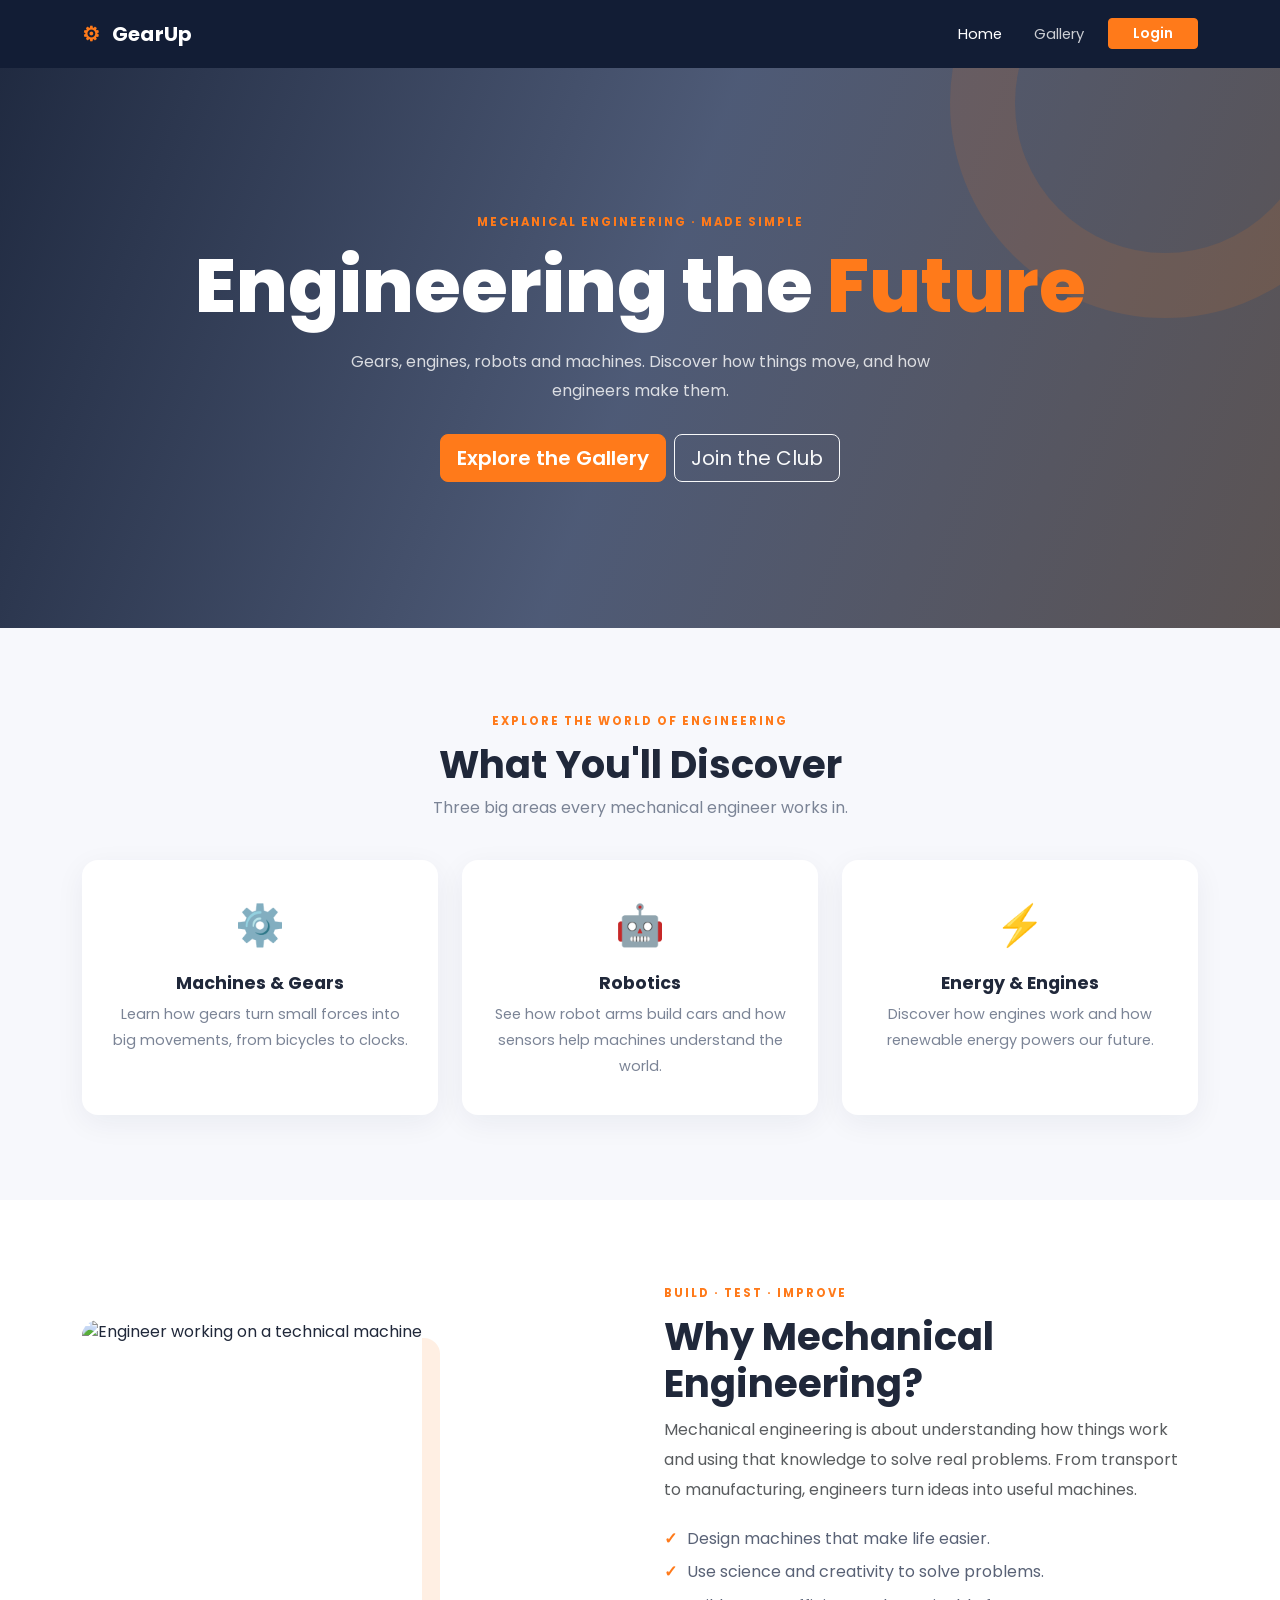
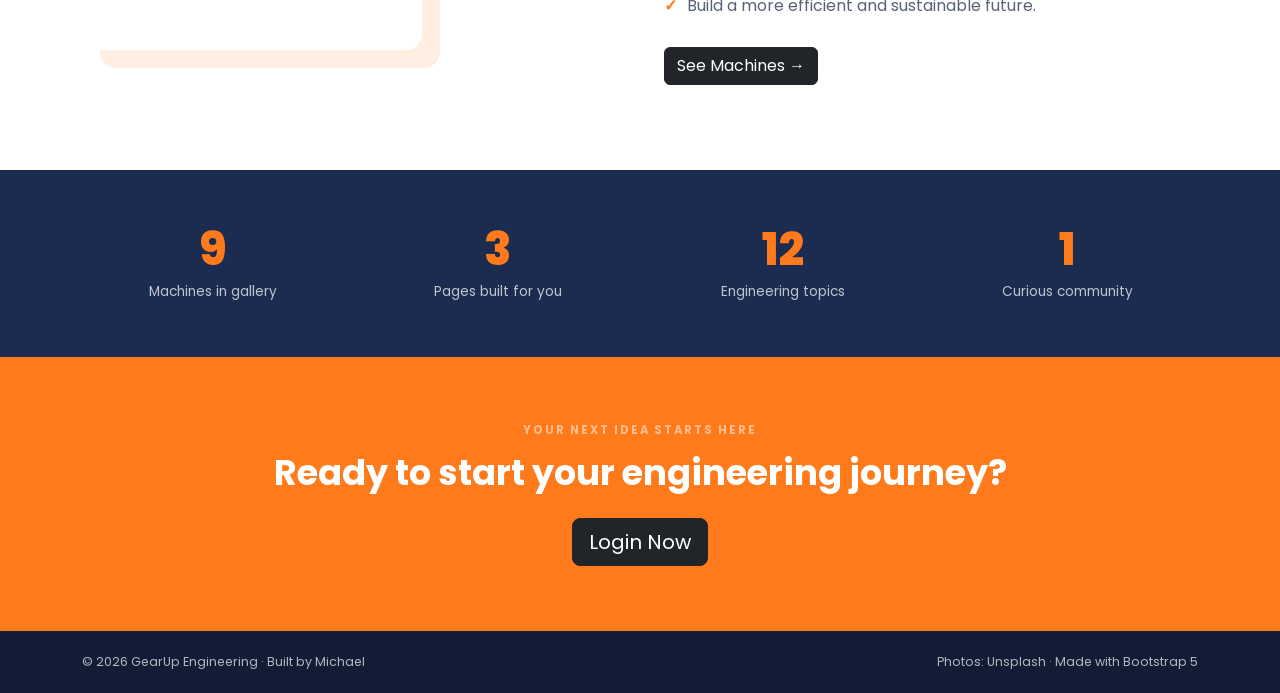
==== index.html @ 58ce77cd "add index.html style.css login.html README.md gallery.html images" ====
<!doctype html>
<html lang="en">
<head>
  <meta charset="utf-8">
  <meta name="viewport" content="width=device-width, initial-scale=1">
  <title>GearUp Engineering | Home</title>
  <!-- Bootstrap 5 -->
  <link href="https://cdn.jsdelivr.net/npm/bootstrap@5.3.3/dist/css/bootstrap.min.css" rel="stylesheet">
  <!-- Poppins font -->
  <link rel="preconnect" href="https://fonts.googleapis.com">
  <link rel="preconnect" href="https://fonts.gstatic.com" crossorigin>
  <link href="https://fonts.googleapis.com/css2?family=Poppins:wght@300;400;500;600;700;800&display=swap" rel="stylesheet">
  <!-- Your stylesheet -->
  <link rel="stylesheet" href="style.css">
</head>
<body>
  <!-- Start: Navbar -->
    <nav class="navbar navbar-expand-lg navbar-dark site-navbar sticky-top">
      <div class="container">
        <a class="navbar-brand fw-bold" href="index.html"><span class="brand-mark">⚙</span> GearUp</a>
        <button class="navbar-toggler" type="button" data-bs-toggle="collapse" data-bs-target="#mainNav" aria-controls="mainNav" aria-expanded="false" aria-label="Toggle navigation">
          <span class="navbar-toggler-icon"></span>
        </button>
        <div class="collapse navbar-collapse" id="mainNav">
          <ul class="navbar-nav ms-auto align-items-lg-center gap-lg-3">
            <li class="nav-item"><a class="nav-link active" aria-current="page" href="index.html">Home</a></li>
            <li class="nav-item"><a class="nav-link" href="gallery.html">Gallery</a></li>
            <li class="nav-item"><a class="btn btn-orange btn-sm px-4" href="login.html">Login</a></li>
          </ul>
        </div>
      </div>
  </nav>
  <!-- End: Navbar -->

  <!-- Start: Hero section -->
      <header class="hero">
        <div class="hero-overlay"></div>
        <div class="container hero-content text-center">
          <p class="eyebrow">MECHANICAL ENGINEERING · MADE SIMPLE</p>
          <h1>Engineering the <span>Future</span></h1>
          <p class="hero-copy mx-auto">Gears, engines, robots and machines. Discover how things move, and how engineers make them.</p>
          <div class="d-flex justify-content-center flex-wrap gap-2">
            <a class="btn btn-orange btn-lg" href="gallery.html">Explore the Gallery</a>
            <a class="btn btn-outline-light btn-lg" href="login.html">Join the Club</a>
          </div>
        </div>
      </header>
  <!-- End: Hero section -->
<main>
  <section class="features section-space">
    <div class="container">
      <div class="section-heading text-center">
        <p class="eyebrow">EXPLORE THE WORLD OF ENGINEERING</p>
        <h2>What You'll Discover</h2>
        <p>Three big areas every mechanical engineer works in.</p>
      </div>
      <div class="row g-4 mt-2">
        <div class="col-md-4">
          <article class="feature-card h-100 text-center">
            <div class="feature-icon">⚙️</div>
            <h3>Machines &amp; Gears</h3>
            <p>Learn how gears turn small forces into big movements, from bicycles to clocks.</p>
          </article>
        </div>
        <div class="col-md-4">
          <article class="feature-card h-100 text-center">
            <div class="feature-icon">🤖</div>
            <h3>Robotics</h3>
            <p>See how robot arms build cars and how sensors help machines understand the world.</p>
          </article>
        </div>
        <div class="col-md-4">
          <article class="feature-card h-100 text-center">
            <div class="feature-icon">⚡</div>
            <h3>Energy &amp; Engines</h3>
            <p>Discover how engines work and how renewable energy powers our future.</p>
          </article>
        </div>
      </div>
    </div>
  </section>

  <section class="about-section section-space">
    <div class="container">
      <div class="row align-items-center g-5">
        <div class="col-lg-6">
          <img class="about-image" src="/06_bootstrap/images/blueprint.jpg" alt="Engineer working on a technical machine">
        </div>
        <div class="col-lg-6">
          <p class="eyebrow">BUILD · TEST · IMPROVE</p>
          <h2>Why Mechanical Engineering?</h2>
          <p class="text-muted">Mechanical engineering is about understanding how things work and using that knowledge to solve real problems. From transport to manufacturing, engineers turn ideas into useful machines.</p>
          <ul class="check-list">
            <li>Design machines that make life easier.</li>
            <li>Use science and creativity to solve problems.</li>
            <li>Build a more efficient and sustainable future.</li>
          </ul>
          <a class="btn btn-dark mt-2" href="gallery.html">See Machines <span aria-hidden="true">→</span></a>
        </div>
      </div>
    </div>
  </section>

  <section class="stats-section">
    <div class="container">
      <div class="row text-center g-4">
        <div class="col-6 col-md-3"><div class="stat-number">9</div><p>Machines in gallery</p></div>
        <div class="col-6 col-md-3"><div class="stat-number">3</div><p>Pages built for you</p></div>
        <div class="col-6 col-md-3"><div class="stat-number">12</div><p>Engineering topics</p></div>
        <div class="col-6 col-md-3"><div class="stat-number">1</div><p>Curious community</p></div>
      </div>
    </div>
  </section>

  <section class="cta-section text-center">
    <div class="container">
      <p class="eyebrow text-white-50">YOUR NEXT IDEA STARTS HERE</p>
      <h2>Ready to start your engineering journey?</h2>
      <a class="btn btn-dark btn-lg mt-3" href="login.html">Login Now</a>
    </div>
  </section>
</main>

<footer class="site-footer">
  <div class="container d-flex flex-column flex-md-row justify-content-between gap-2">
    <span>© 2026 GearUp Engineering · Built by Michael</span>
    <span>Photos: Unsplash · Made with Bootstrap 5</span>
  </div>
</footer>
<script src="https://cdn.jsdelivr.net/npm/bootstrap@5.3.3/dist/js/bootstrap.bundle.min.js"></script>
</body>
</html>
---- style.css ----
/* GearUp Engineering — custom styles */
:root {
  --steel: #1c2c50;
  --steel-dark: #121d35;
  --orange: #ff7a1a;
  --cream: #f7f8fc;
  --ink: #20283a;
}
* { box-sizing: border-box; }
body { font-family: "Poppins", sans-serif; color: var(--ink); background: #fff; }
.site-navbar { background: var(--steel-dark); padding: 14px 0; }
.navbar-brand { letter-spacing: .3px; }
.brand-mark { color: var(--orange); margin-right: 7px; }
.nav-link { color: rgba(255,255,255,.78); font-size: .92rem; }
.nav-link:hover, .nav-link.active { color: #fff; }
.btn-orange { background: var(--orange); color: #fff; border: 1px solid var(--orange); font-weight: 600; }
.btn-orange:hover, .btn-orange:focus { background: #e9670c; border-color: #e9670c; color: #fff; }
.eyebrow { color: var(--orange); font-size: .72rem; font-weight: 700; letter-spacing: 2px; margin-bottom: 12px; }
.hero {
  min-height: 560px; position: relative; display: flex; align-items: center;
  color: #fff; overflow: hidden;
  background: linear-gradient(110deg, rgba(18,29,53,.94), rgba(28,44,80,.78), rgba(45,35,35,.78)),
    url("https://images.unsplash.com/photo-1581092921461-eab62e97a780?auto=format&fit=crop&w=1800&q=90") center/cover;
}
.hero::after { content: ""; position: absolute; width: 430px; height: 430px; border: 65px solid rgba(255,122,26,.12); border-radius: 50%; right: -100px; top: -180px; }
.hero-content { position: relative; z-index: 1; padding-top: 70px; padding-bottom: 70px; }
.hero h1 { font-size: clamp(2.5rem, 6vw, 4.7rem); font-weight: 800; line-height: 1.12; }
.hero h1 span, .page-hero h1 span { color: var(--orange); }
.hero-copy { max-width: 620px; color: rgba(255,255,255,.8); line-height: 1.8; margin: 20px auto 28px; }
.section-space { padding: 85px 0; }
.section-heading h2, .about-section h2 { font-size: clamp(1.8rem, 3vw, 2.5rem); font-weight: 700; }
.section-heading > p:last-child { color: #7b8496; }
.features { background: var(--cream); }
.feature-card { background: #fff; padding: 35px 28px; border-radius: 16px; box-shadow: 0 8px 30px rgba(22,35,63,.06); transition: transform .25s ease, box-shadow .25s ease; }
.feature-card:hover { transform: translateY(-8px); box-shadow: 0 16px 35px rgba(22,35,63,.12); }
.feature-icon { font-size: 2.5rem; margin-bottom: 18px; }
.feature-card h3 { font-size: 1.1rem; font-weight: 700; }
.feature-card p { color: #7b8496; font-size: .9rem; line-height: 1.8; margin-bottom: 0; }
.about-image { width: 100%; min-height: 330px; max-height: 410px; object-fit: cover; border-radius: 16px; box-shadow: 18px 18px 0 rgba(255,122,26,.12); }
.about-section p:not(.eyebrow) { line-height: 1.9; }
.check-list { list-style: none; padding-left: 0; color: #596276; line-height: 2.1; }
.check-list li::before { content: "✓"; color: var(--orange); font-weight: 800; margin-right: 10px; }
.stats-section { background: var(--steel); color: #fff; padding: 55px 0; }
.stat-number { color: var(--orange); font-size: 2.8rem; line-height: 1.1; font-weight: 800; }
.stats-section p { color: rgba(255,255,255,.72); margin: 8px 0 0; font-size: .85rem; }
.cta-section { background: var(--orange); color: #fff; padding: 65px 0; }
.cta-section h2 { font-size: clamp(1.5rem, 3vw, 2.2rem); font-weight: 700; }
.site-footer { background: var(--steel-dark); color: rgba(255,255,255,.68); padding: 22px 0; font-size: .78rem; }
.page-hero { background: linear-gradient(120deg, var(--steel-dark), var(--steel)); color: #fff; padding: 75px 0 70px; }
.page-hero h1 { font-size: clamp(2.2rem, 5vw, 3.6rem); font-weight: 800; }
.page-hero p:last-child { max-width: 580px; color: rgba(255,255,255,.72); line-height: 1.8; }
.gallery-section { background: var(--cream); }
.gallery-card { overflow: hidden; background: #fff; border-radius: 13px; box-shadow: 0 7px 25px rgba(22,35,63,.08); transition: transform .25s ease, box-shadow .25s ease; }
.gallery-card:hover { transform: translateY(-5px); box-shadow: 0 14px 32px rgba(22,35,63,.14); }
.gallery-image { height: 220px; overflow: hidden; position: relative; background: #dce2ec; }
.gallery-image img { width: 100%; height: 100%; object-fit: cover; transition: transform .45s ease; }
.gallery-card:hover .gallery-image img { transform: scale(1.08); }
.photo-label { position: absolute; top: 12px; left: 12px; color: #fff; background: rgba(18,29,53,.72); padding: 5px 9px; border-radius: 4px; font-size: .6rem; letter-spacing: 1px; }
.gallery-body { padding: 20px; }
.gallery-body h2 { font-size: 1.12rem; font-weight: 700; margin: 12px 0 7px; }
.gallery-body p { color: #778094; font-size: .85rem; line-height: 1.7; margin: 0; }
.badge-orange { background: #fff0e5; color: #d85b08; }
.badge-blue { background: #e8efff; color: #345da8; }
.badge-green { background: #e6f5ec; color: #23804b; }
.login-page { min-height: 100vh; background: #f2f4f9; }
.login-section { min-height: calc(100vh - 126px); padding: 65px 0; display: flex; align-items: center; background: linear-gradient(rgba(18,29,53,.83), rgba(18,29,53,.83)), url("https://images.unsplash.com/photo-1473341304170-971dccb5ac1e?auto=format&fit=crop&w=1800&q=85") center/cover; }
.login-card { background: #fff; border-radius: 17px; padding: 38px 34px; box-shadow: 0 20px 55px rgba(0,0,0,.24); }
.login-symbol { color: var(--orange); font-size: 2rem; text-align: center; }
.login-card h1 { text-align: center; font-size: 1.65rem; font-weight: 700; }
.form-label { font-size: .82rem; font-weight: 600; }
.form-control { padding: 11px 13px; border-color: #dce1ea; font-size: .9rem; }
.form-control:focus { border-color: var(--orange); box-shadow: 0 0 0 .22rem rgba(255,122,26,.18); }
.text-orange { color: #e9670c; text-decoration: none; }
.text-orange:hover { color: #bd4f00; text-decoration: underline; }
.demo-note { color: #9098a7; font-size: .68rem; }
@media (max-width: 767.98px) {
  .hero { min-height: 520px; }
  .section-space { padding: 62px 0; }
  .about-image { min-height: 250px; }
  .gallery-image { height: 210px; }
  .login-section { padding: 45px 0; }
  .login-card { padding: 30px 24px; }
}
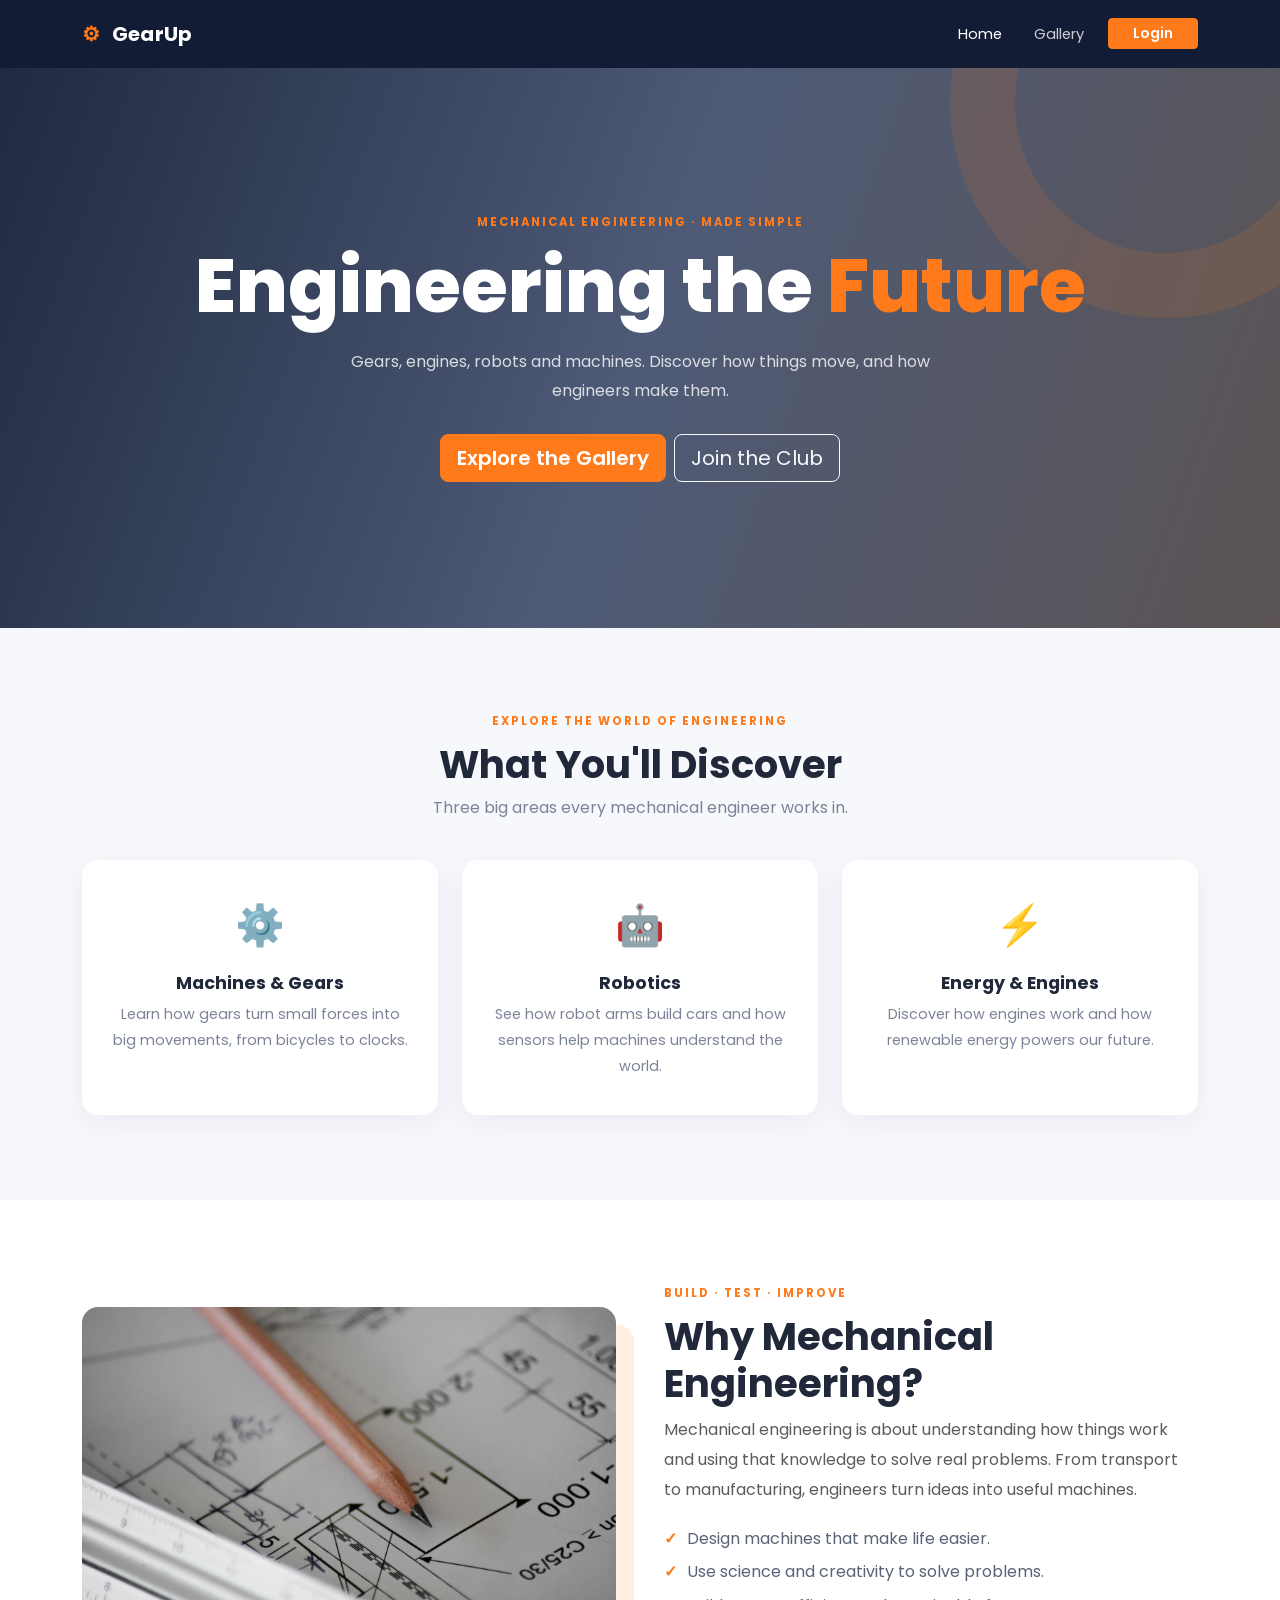
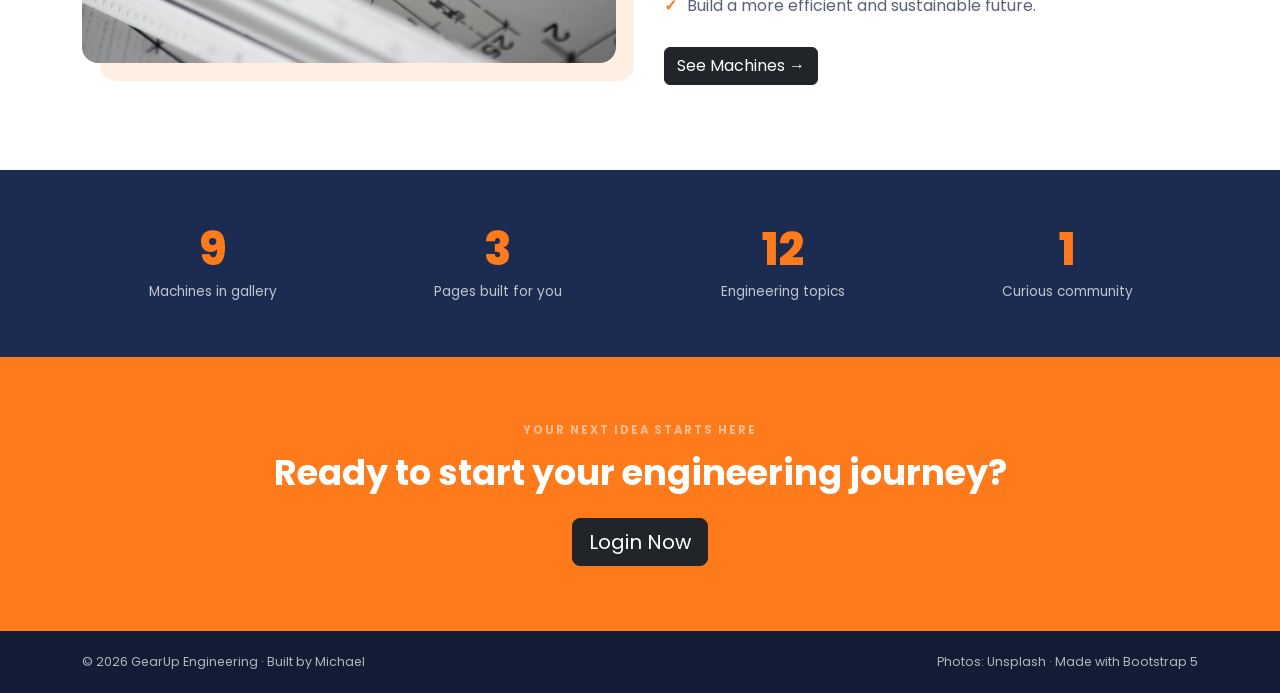
==== commit 5c2fca80: "fix image path and shorter lines" ====
--- a/index.html
+++ b/index.html
@@ -84,7 +84,7 @@
     <div class="container">
       <div class="row align-items-center g-5">
         <div class="col-lg-6">
-          <img class="about-image" src="/06_bootstrap/images/blueprint.jpg" alt="Engineer working on a technical machine">
+          <img class="about-image" src="./images/blueprint.jpg" alt="Engineer working on a technical machine">
         </div>
         <div class="col-lg-6">
           <p class="eyebrow">BUILD · TEST · IMPROVE</p>
@@ -104,10 +104,22 @@
   <section class="stats-section">
     <div class="container">
       <div class="row text-center g-4">
-        <div class="col-6 col-md-3"><div class="stat-number">9</div><p>Machines in gallery</p></div>
-        <div class="col-6 col-md-3"><div class="stat-number">3</div><p>Pages built for you</p></div>
-        <div class="col-6 col-md-3"><div class="stat-number">12</div><p>Engineering topics</p></div>
-        <div class="col-6 col-md-3"><div class="stat-number">1</div><p>Curious community</p></div>
+        <div class="col-6 col-md-3">
+            <div class="stat-number">9</div>
+            <p>Machines in gallery</p>
+        </div>
+        <div class="col-6 col-md-3">
+            <div class="stat-number">3</div>
+            <p>Pages built for you</p>
+        </div>
+        <div class="col-6 col-md-3">
+            <div class="stat-number">12</div>
+            <p>Engineering topics</p>
+        </div>
+        <div class="col-6 col-md-3">
+            <div class="stat-number">1</div>
+            <p>Curious community</p>
+        </div>
       </div>
     </div>
   </section>
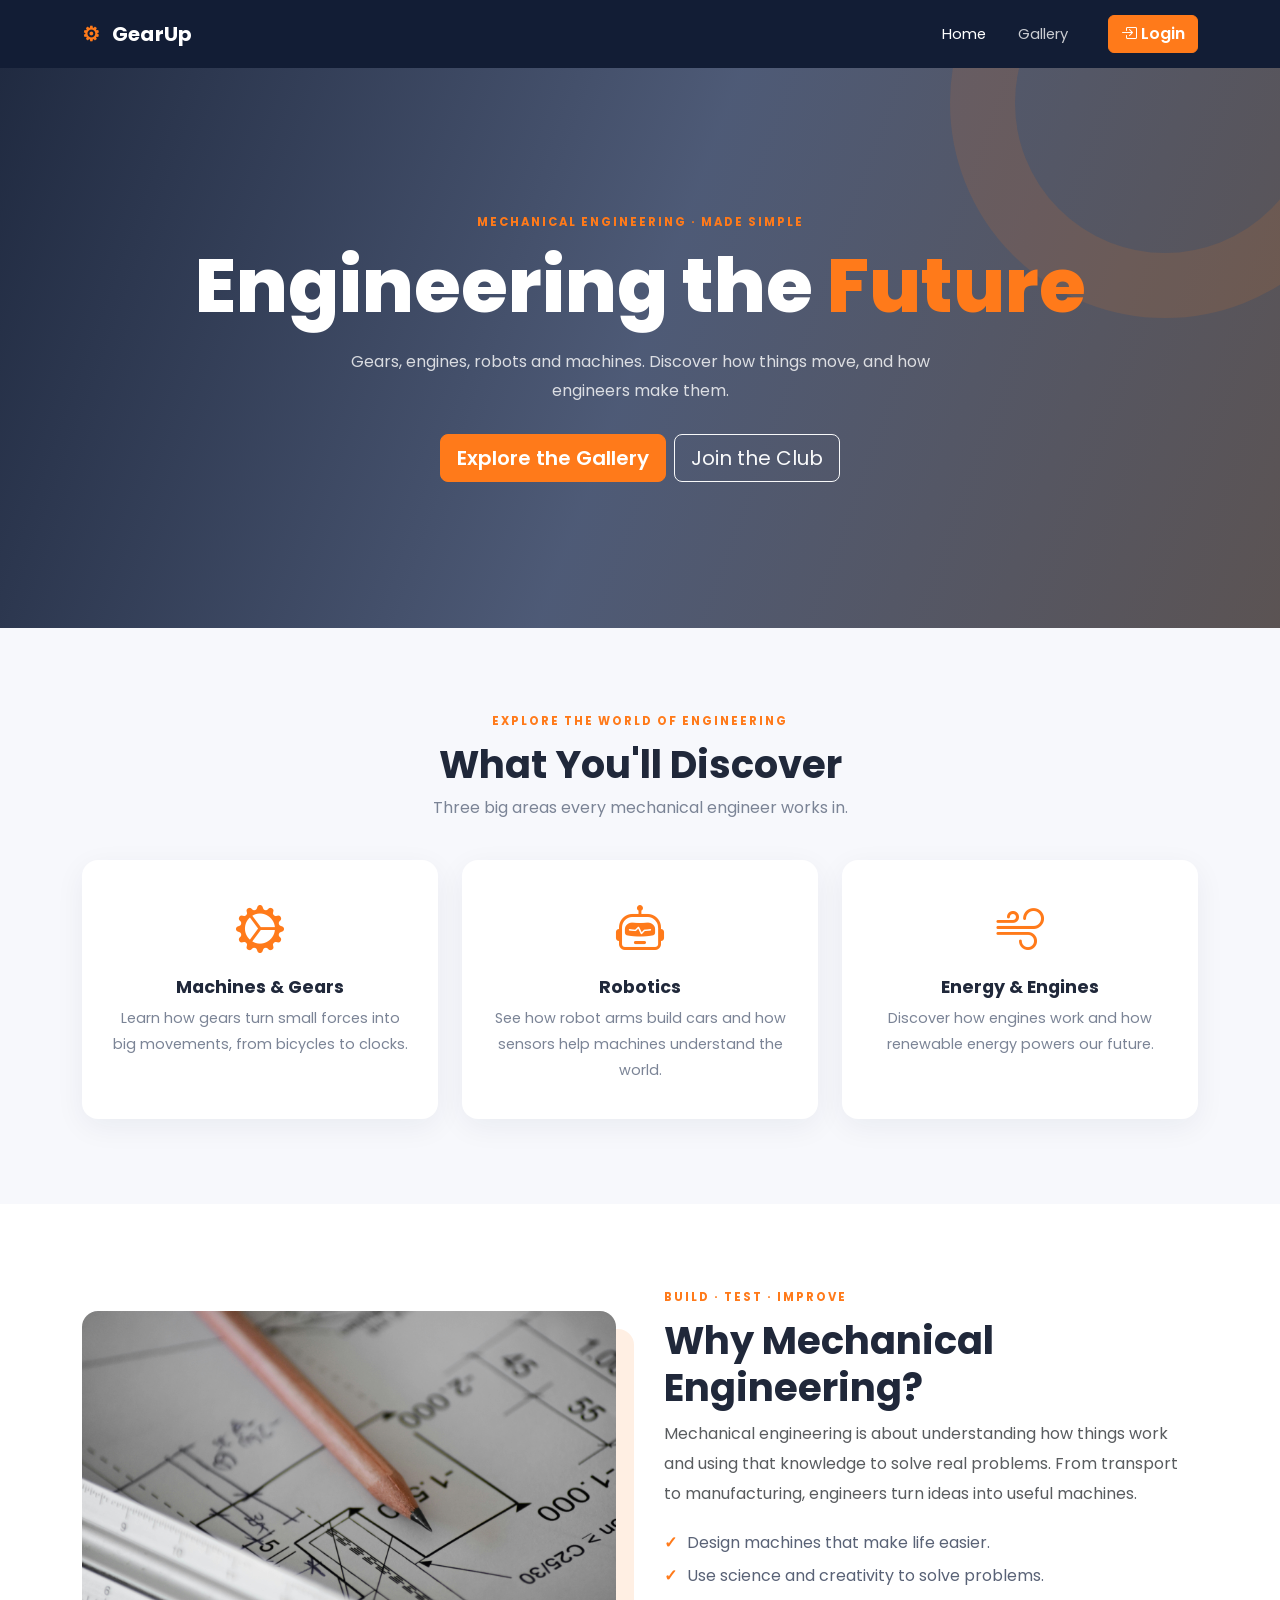
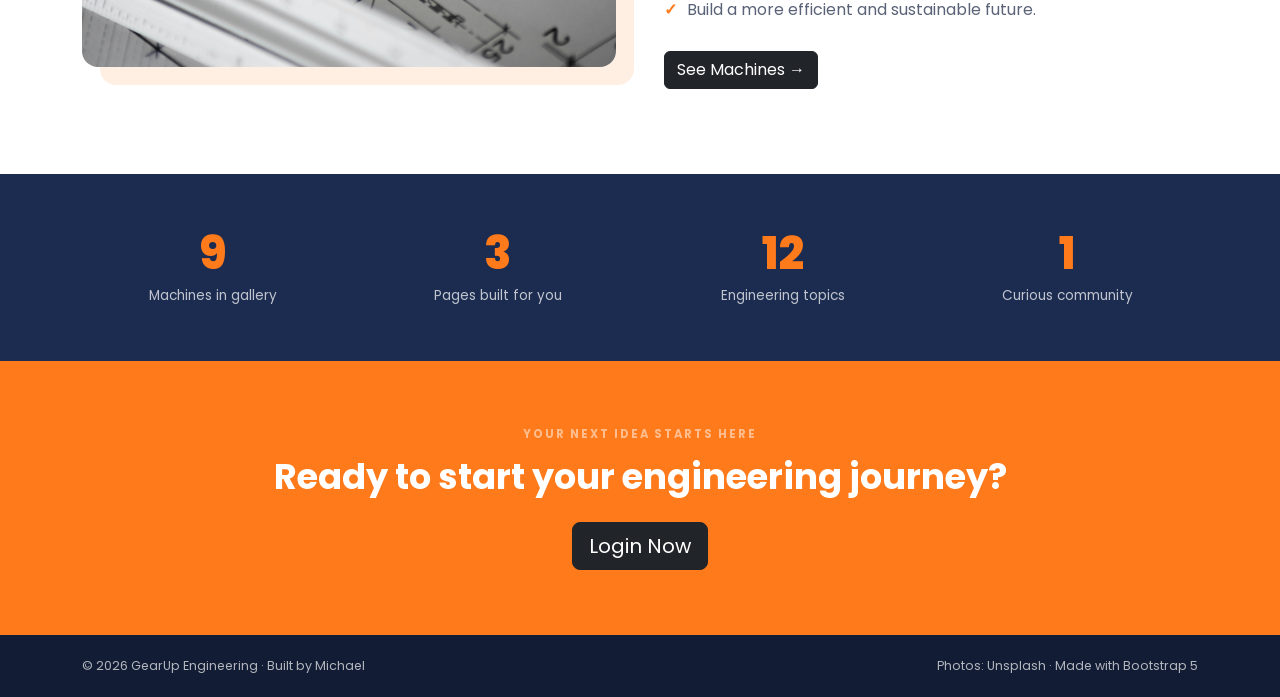
==== commit 7eb153eb: "Add Bootstrap Icons (closes #1)" ====
--- a/index.html
+++ b/index.html
@@ -6,12 +6,15 @@
   <title>GearUp Engineering | Home</title>
   <!-- Bootstrap 5 -->
   <link href="https://cdn.jsdelivr.net/npm/bootstrap@5.3.3/dist/css/bootstrap.min.css" rel="stylesheet">
+  <!-- Bootstrap Icons (new in v1.1.0) -->
+    <link href="https://cdn.jsdelivr.net/npm/bootstrap-icons@1.11.3/font/bootstrap-icons.min.css"
+    rel="stylesheet">
   <!-- Poppins font -->
-  <link rel="preconnect" href="https://fonts.googleapis.com">
-  <link rel="preconnect" href="https://fonts.gstatic.com" crossorigin>
-  <link href="https://fonts.googleapis.com/css2?family=Poppins:wght@300;400;500;600;700;800&display=swap" rel="stylesheet">
+    <link rel="preconnect" href="https://fonts.googleapis.com">
+    <link rel="preconnect" href="https://fonts.gstatic.com" crossorigin>
+    <link href="https://fonts.googleapis.com/css2?family=Poppins:wght@300;400;500;600;700;800&display=swap" rel="stylesheet">
   <!-- Your stylesheet -->
-  <link rel="stylesheet" href="style.css">
+    <link rel="stylesheet" href="style.css">
 </head>
 <body>
   <!-- Start: Navbar -->
@@ -25,7 +28,10 @@
           <ul class="navbar-nav ms-auto align-items-lg-center gap-lg-3">
             <li class="nav-item"><a class="nav-link active" aria-current="page" href="index.html">Home</a></li>
             <li class="nav-item"><a class="nav-link" href="gallery.html">Gallery</a></li>
-            <li class="nav-item"><a class="btn btn-orange btn-sm px-4" href="login.html">Login</a></li>
+            <li class="nav-item">
+              <a class="btn btn-orange ms-lg-3" href="login.html">
+                <i class="bi bi-box-arrow-in-right"></i> Login</a>
+              </li>
           </ul>
         </div>
       </div>
@@ -57,21 +63,21 @@
       <div class="row g-4 mt-2">
         <div class="col-md-4">
           <article class="feature-card h-100 text-center">
-            <div class="feature-icon">⚙️</div>
+            <div class="feature-icon"><i class="bi bi-gear-wide-connected"></i></div>
             <h3>Machines &amp; Gears</h3>
             <p>Learn how gears turn small forces into big movements, from bicycles to clocks.</p>
           </article>
         </div>
         <div class="col-md-4">
           <article class="feature-card h-100 text-center">
-            <div class="feature-icon">🤖</div>
+            <div class="feature-icon"><i class="bi bi-robot"></i></div>
             <h3>Robotics</h3>
             <p>See how robot arms build cars and how sensors help machines understand the world.</p>
           </article>
         </div>
         <div class="col-md-4">
           <article class="feature-card h-100 text-center">
-            <div class="feature-icon">⚡</div>
+            <div class="feature-icon"><i class="bi bi-wind"></i></div>
             <h3>Energy &amp; Engines</h3>
             <p>Discover how engines work and how renewable energy powers our future.</p>
           </article>
--- a/style.css
+++ b/style.css
@@ -22,8 +22,17 @@
   background: linear-gradient(110deg, rgba(18,29,53,.94), rgba(28,44,80,.78), rgba(45,35,35,.78)),
     url("https://images.unsplash.com/photo-1581092921461-eab62e97a780?auto=format&fit=crop&w=1800&q=90") center/cover;
 }
-.hero::after { content: ""; position: absolute; width: 430px; height: 430px; border: 65px solid rgba(255,122,26,.12); border-radius: 50%; right: -100px; top: -180px; }
-.hero-content { position: relative; z-index: 1; padding-top: 70px; padding-bottom: 70px; }
+.hero::after { 
+  content: ""; 
+  position: 
+  absolute; width: 430px; 
+  height: 430px; 
+  border: 65px solid rgba(255,122,26,.12); border-radius: 50%; right: -100px; top: -180px; }
+.hero-content { position: relative; 
+  z-index: 1; 
+  padding-top: 70px; 
+  padding-bottom: 70px; 
+}
 .hero h1 { font-size: clamp(2.5rem, 6vw, 4.7rem); font-weight: 800; line-height: 1.12; }
 .hero h1 span, .page-hero h1 span { color: var(--orange); }
 .hero-copy { max-width: 620px; color: rgba(255,255,255,.8); line-height: 1.8; margin: 20px auto 28px; }
@@ -33,7 +42,11 @@
 .features { background: var(--cream); }
 .feature-card { background: #fff; padding: 35px 28px; border-radius: 16px; box-shadow: 0 8px 30px rgba(22,35,63,.06); transition: transform .25s ease, box-shadow .25s ease; }
 .feature-card:hover { transform: translateY(-8px); box-shadow: 0 16px 35px rgba(22,35,63,.12); }
-.feature-icon { font-size: 2.5rem; margin-bottom: 18px; }
+.feature-icon {  
+  font-size: 3rem;
+  color: var(--orange); 
+  margin-bottom: 10px;
+}
 .feature-card h3 { font-size: 1.1rem; font-weight: 700; }
 .feature-card p { color: #7b8496; font-size: .9rem; line-height: 1.8; margin-bottom: 0; }
 .about-image { width: 100%; min-height: 330px; max-height: 410px; object-fit: cover; border-radius: 16px; box-shadow: 18px 18px 0 rgba(255,122,26,.12); }
@@ -81,3 +94,12 @@
   .login-section { padding: 45px 0; }
   .login-card { padding: 30px 24px; }
 }
+/* ---------- 15. Bootstrap Icons in the footer (v1.1.0) ---------- */
+.social-icons a {
+  color: #c9d1e3;
+  font-size: 1.4rem;
+  margin: 0 8px;
+}
+.social-icons a:hover {
+  color: var(--orange);
+}
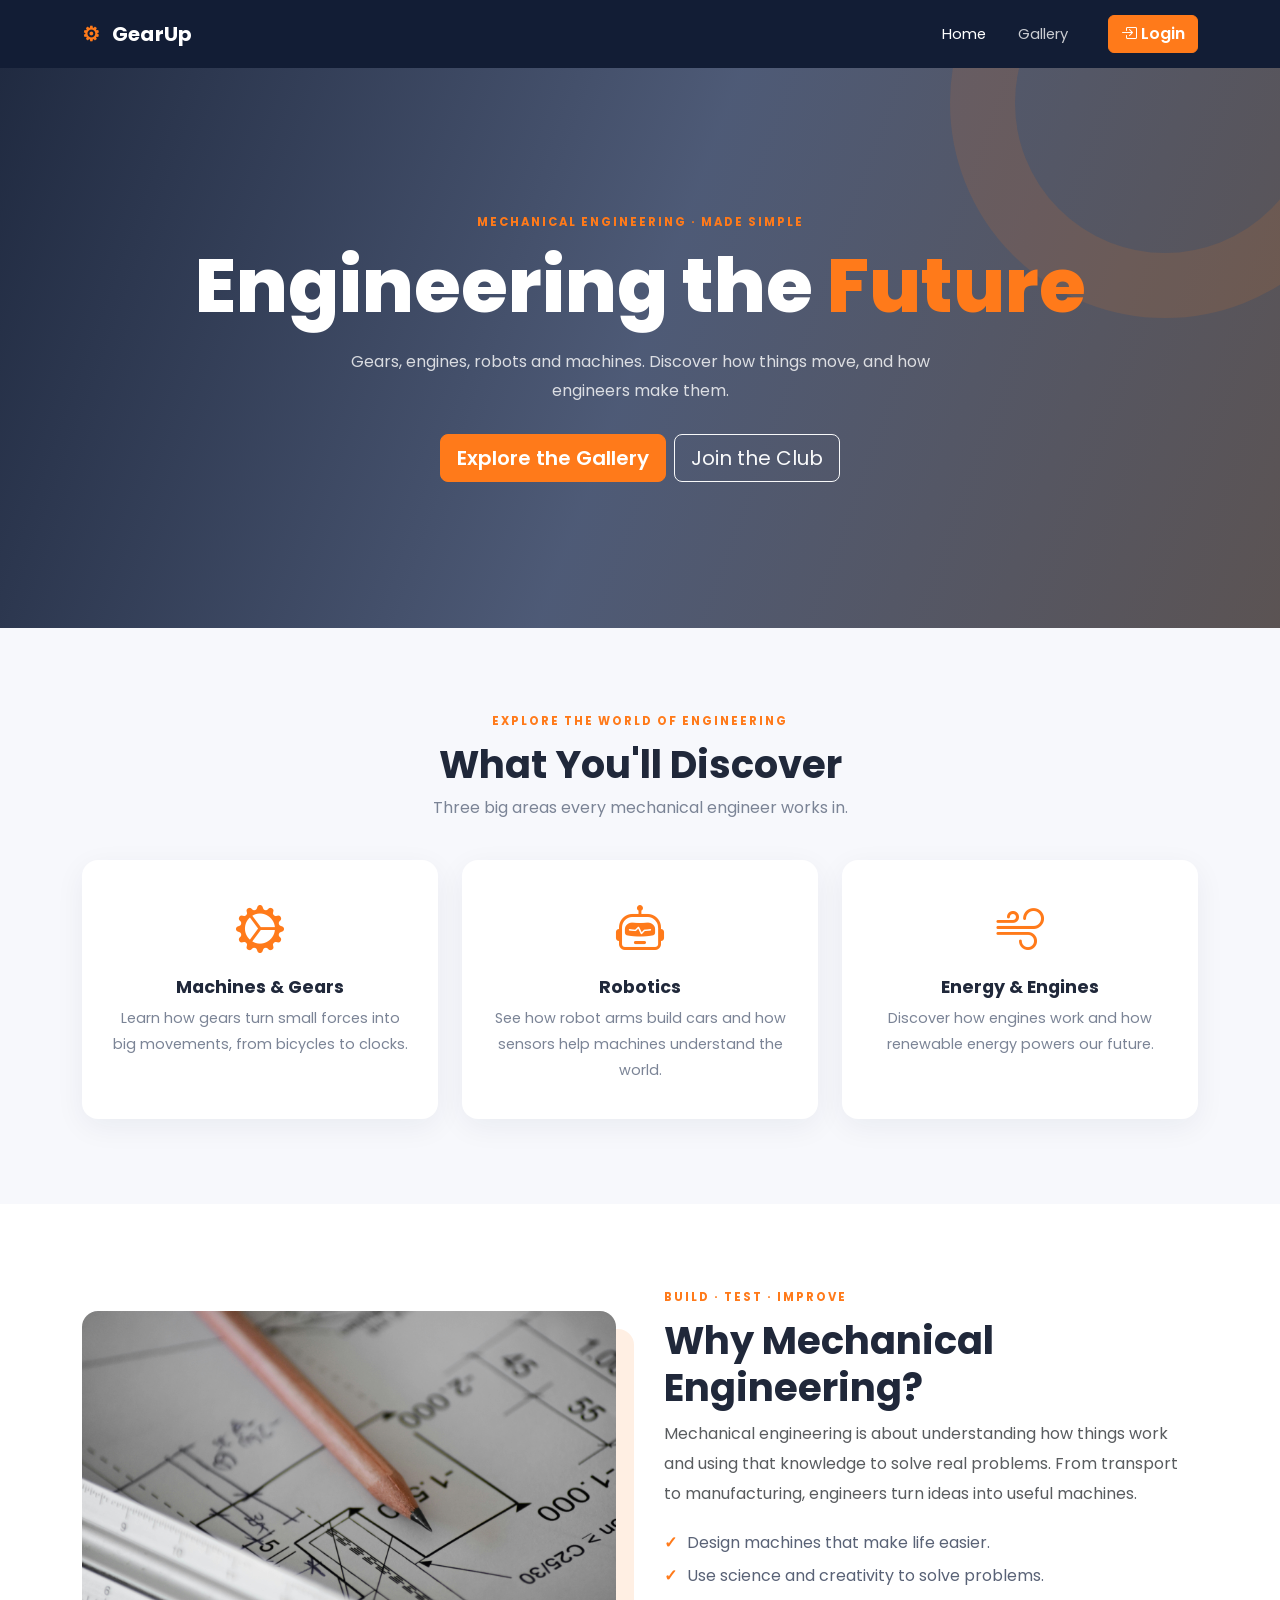
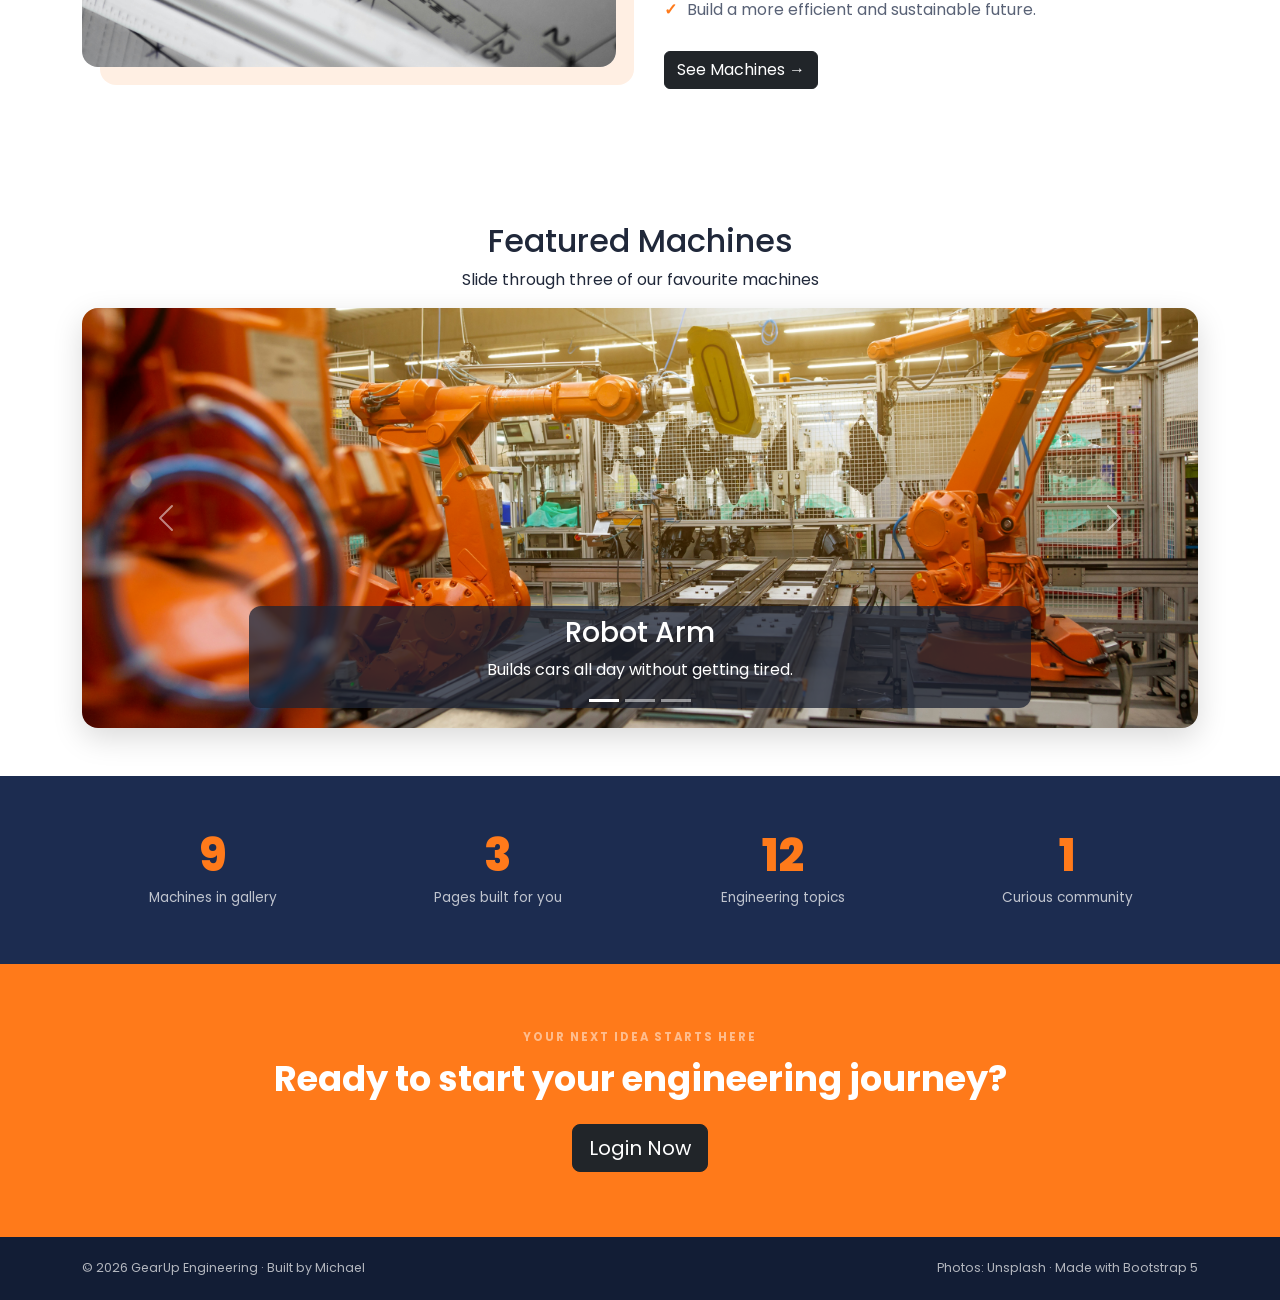
==== commit eeb7fabb: "Add featured machines carousel (closes #2)" ====
--- a/index.html
+++ b/index.html
@@ -106,7 +106,58 @@
       </div>
     </div>
   </section>
-
+<!-- ================= FEATURED MACHINES (carousel, new in v1.1.0) ================= -->
+<section class="featured py-5">
+  <div class="container">
+  <h2 class="section-title text-center">Featured Machines</h2>
+  <p class="section-subtitle text-center">Slide through three of our favourite machines</p>
+  <div id="machineCarousel" class="carousel slide" data-bs-ride="carousel">
+  <div class="carousel-indicators">
+  <button type="button" data-bs-target="#machineCarousel" data-bs-slide-to="0" class="active">
+  </button>
+  <button type="button" data-bs-target="#machineCarousel" data-bs-slide-to="1"></button>
+  <button type="button" data-bs-target="#machineCarousel" data-bs-slide-to="2"></button>
+  </div>
+  <div class="carousel-inner">
+  <div class="carousel-item active">
+  <img src="images/robot-arm.jpg" class="d-block w-100 carousel-img" alt="Blue industrial robot
+  arm">
+  <div class="carousel-caption">
+  <h3>Robot Arm</h3>
+  <p>Builds cars all day without getting tired.</p>
+  </div>
+  </div>
+  <div class="carousel-item">
+  <img src="images/wind-farm.jpg" class="d-block w-100 carousel-img" alt="Wind turbines in a
+  field">
+  <div class="carousel-caption">
+  <h3>Wind Turbines</h3>
+  <p>Turns moving air into clean electricity.</p>
+  </div>
+  </div>
+  <div class="carousel-item">
+  <img src="images/car-engine.jpg" class="d-block w-100 carousel-img" alt="Close-up of a car
+  engine">
+  <div class="carousel-caption">
+  <h3>Car Engine</h3>
+  <p>Hundreds of small explosions every minute push the car forward.</p>
+  </div>
+  </div>
+  </div>
+
+  <button class="carousel-control-prev" type="button" data-bs-target="#machineCarousel" data-bs-
+  slide="prev">
+
+  <span class="carousel-control-prev-icon"></span>
+  </button>
+
+  <button class="carousel-control-next" type="button" data-bs-target="#machineCarousel" data-bs-
+  slide="next">
+  <span class="carousel-control-next-icon"></span>
+  </button>
+  </div>
+  </div>
+</section>
   <section class="stats-section">
     <div class="container">
       <div class="row text-center g-4">
--- a/style.css
+++ b/style.css
@@ -102,4 +102,19 @@
 }
 .social-icons a:hover {
   color: var(--orange);
+}
+/* ---------- 16. Featured machines carousel (v1.1.0) ---------- */
+.carousel {
+  border-radius: 16px;
+  overflow: hidden;
+  box-shadow: 0 10px 30px rgba(0, 0, 0, 0.15);
+}
+.carousel-img {
+  height: 420px;
+  object-fit: cover;
+}
+.carousel-caption {
+  background-color: rgba(28, 35, 51, 0.75);
+  border-radius: 12px;
+  padding: 10px 20px;
 }
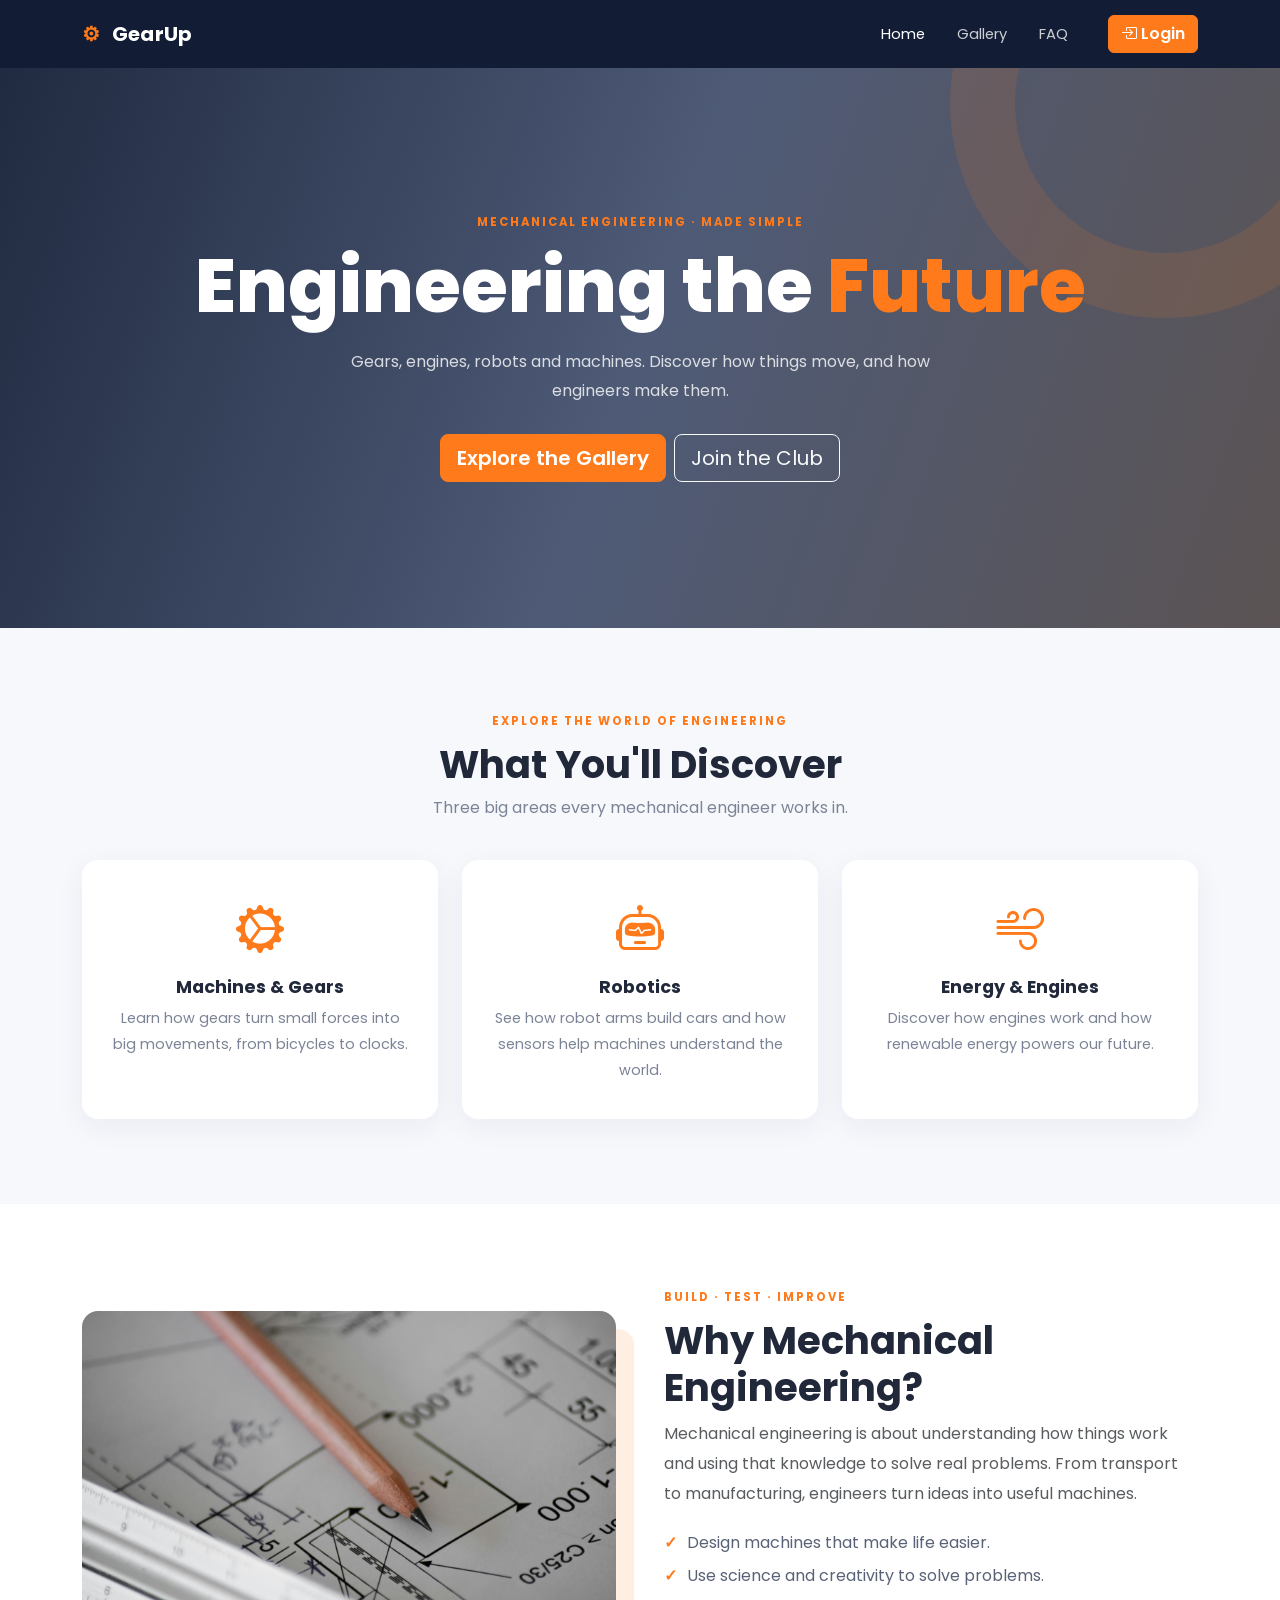
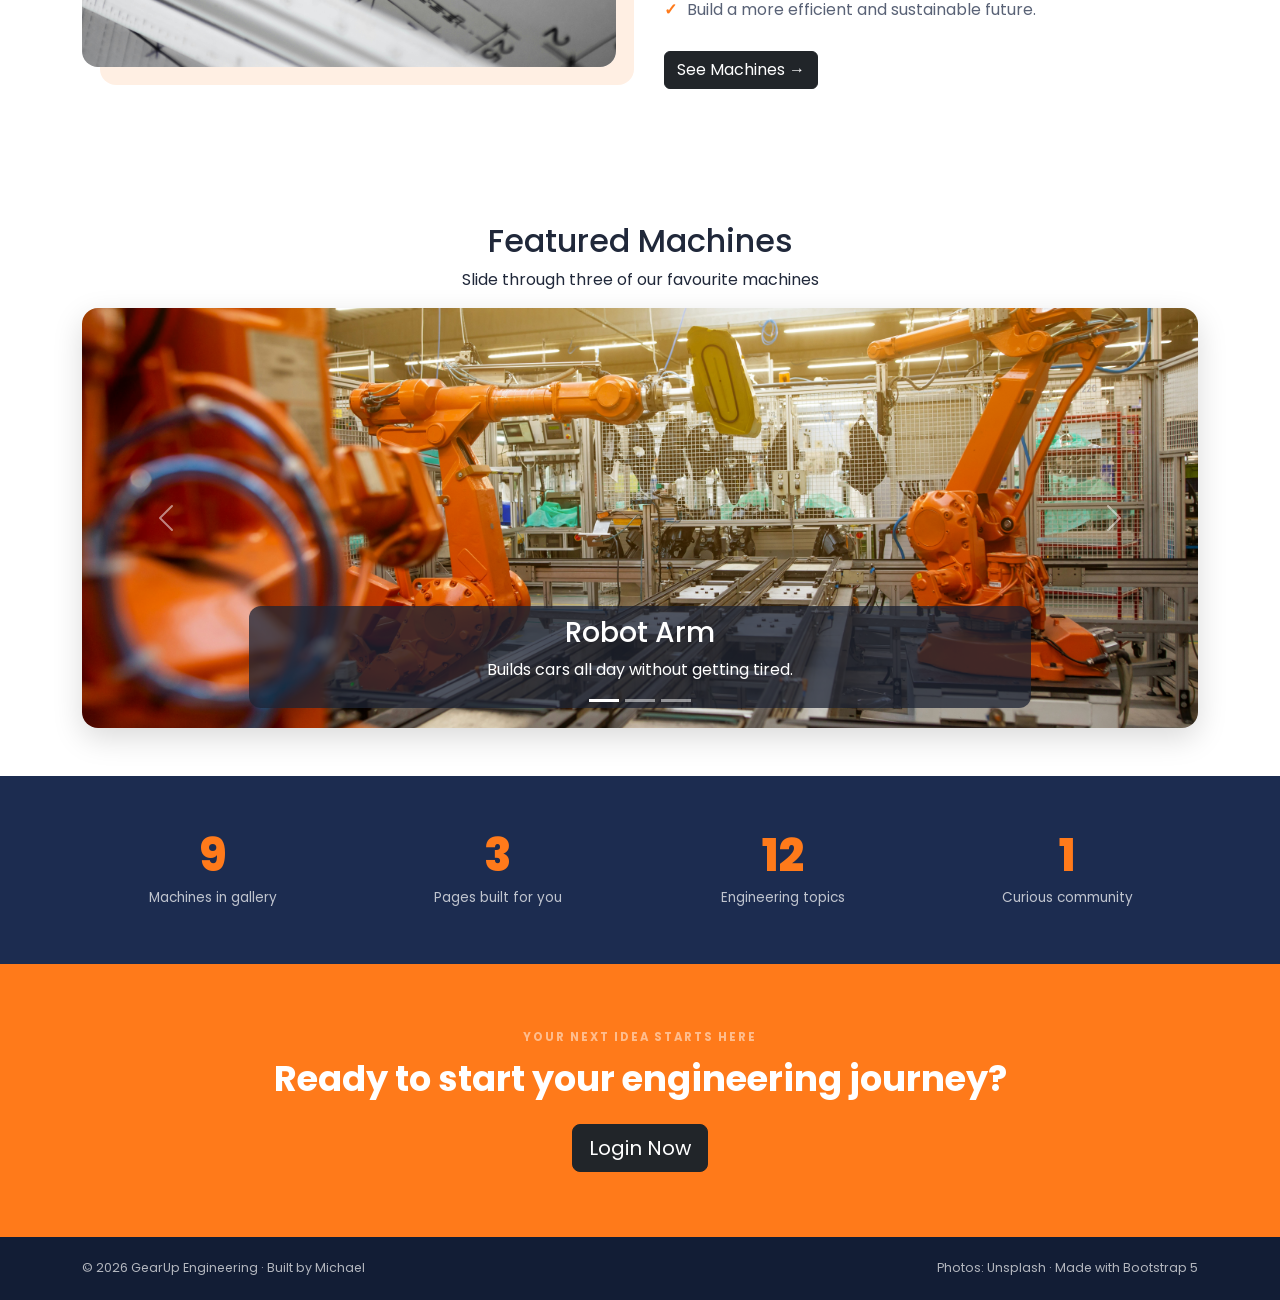
==== commit 2cdb827b: "Feat: Add FAQ page, update all navbar links to include FAQ" ====
--- a/index.html
+++ b/index.html
@@ -28,10 +28,11 @@
           <ul class="navbar-nav ms-auto align-items-lg-center gap-lg-3">
             <li class="nav-item"><a class="nav-link active" aria-current="page" href="index.html">Home</a></li>
             <li class="nav-item"><a class="nav-link" href="gallery.html">Gallery</a></li>
+            <li class="nav-item"><a class="nav-link" href="faq.html">FAQ</a></li>
             <li class="nav-item">
               <a class="btn btn-orange ms-lg-3" href="login.html">
-                <i class="bi bi-box-arrow-in-right"></i> Login</a>
-              </li>
+              <i class="bi bi-box-arrow-in-right"></i> Login</a>
+            </li>
           </ul>
         </div>
       </div>
--- a/style.css
+++ b/style.css
@@ -117,4 +117,32 @@
   background-color: rgba(28, 35, 51, 0.75);
   border-radius: 12px;
   padding: 10px 20px;
-}+}
+/* 17. Machine of the Week modal (v1.1.0) */
+.modal-title{
+  font-weight: 800;
+  font-size: 1.3rem;
+  color: var(--orange);
+}
+
+/* ---------- 13b. FAQ page (added by Teacher) ---------- */
+.faq-container {
+  max-width: 800px;
+}
+.accordion-item {
+  border: none;
+  border-radius: 12px;
+  overflow: hidden;
+  margin-bottom: 12px;
+  box-shadow: 0 6px 20px rgba(0, 0, 0, 0.08);
+}
+.accordion-button {
+  font-weight: 600;
+}
+.accordion-button:not(.collapsed) {
+  background-color: var(--orange);
+  color: white;
+}
+.accordion-button:focus {
+  box-shadow: none;
+}
